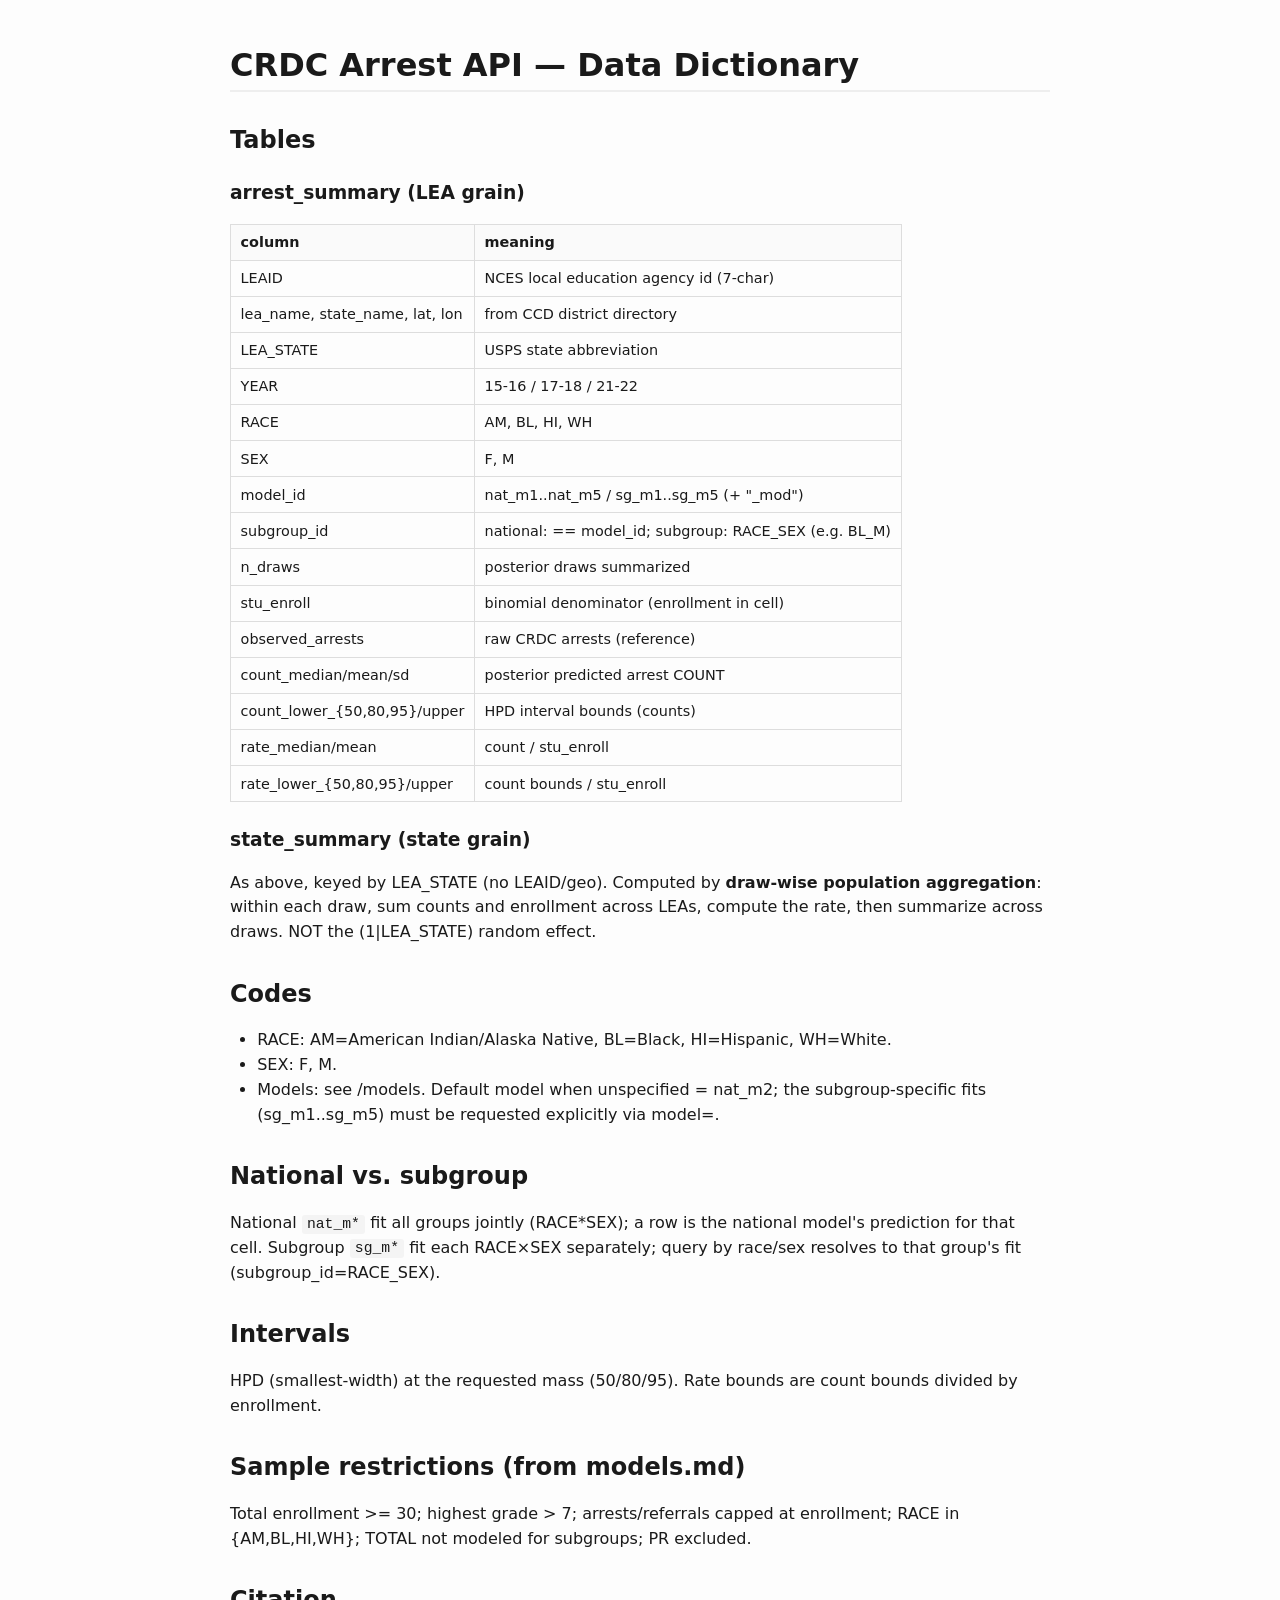
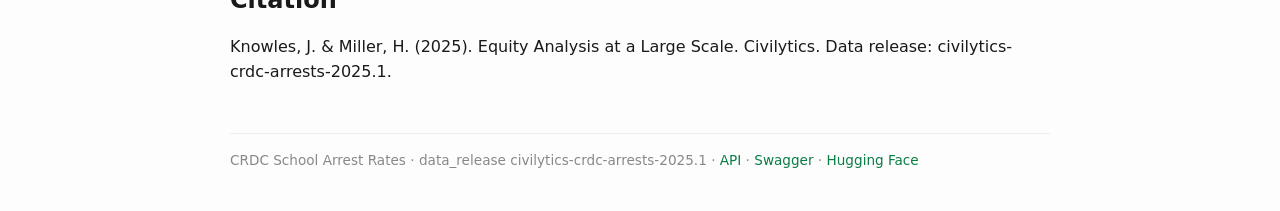
==== data-dictionary.html @ c81fd61d "docs: publish CRDC arrests docs site (index + data dictionary)" ====
<!DOCTYPE html>
<html xmlns="http://www.w3.org/1999/xhtml" lang="" xml:lang="">
<head>
  <meta charset="utf-8" />
  <meta name="generator" content="pandoc" />
  <meta name="viewport" content="width=device-width, initial-scale=1.0, user-scalable=yes" />
  <title>CRDC Arrest API — Data Dictionary</title>
  <style>
    html {
      color: #1a1a1a;
      background-color: #fdfdfd;
    }
    body {
      margin: 0 auto;
      max-width: 36em;
      padding-left: 50px;
      padding-right: 50px;
      padding-top: 50px;
      padding-bottom: 50px;
      hyphens: auto;
      overflow-wrap: break-word;
      text-rendering: optimizeLegibility;
      font-kerning: normal;
    }
    @media (max-width: 600px) {
      body {
        font-size: 0.9em;
        padding: 12px;
      }
      h1 {
        font-size: 1.8em;
      }
    }
    @media print {
      html {
        background-color: white;
      }
      body {
        background-color: transparent;
        color: black;
        font-size: 12pt;
      }
      p, h2, h3 {
        orphans: 3;
        widows: 3;
      }
      h2, h3, h4 {
        page-break-after: avoid;
      }
    }
    p {
      margin: 1em 0;
    }
    a {
      color: #1a1a1a;
    }
    a:visited {
      color: #1a1a1a;
    }
    img {
      max-width: 100%;
    }
    svg {
      height: auto;
      max-width: 100%;
    }
    h1, h2, h3, h4, h5, h6 {
      margin-top: 1.4em;
    }
    h5, h6 {
      font-size: 1em;
      font-style: italic;
    }
    h6 {
      font-weight: normal;
    }
    ol, ul {
      padding-left: 1.7em;
      margin-top: 1em;
    }
    li > ol, li > ul {
      margin-top: 0;
    }
    blockquote {
      margin: 1em 0 1em 1.7em;
      padding-left: 1em;
      border-left: 2px solid #e6e6e6;
      color: #606060;
    }
    code {
      font-family: Menlo, Monaco, Consolas, 'Lucida Console', monospace;
      font-size: 85%;
      margin: 0;
      hyphens: manual;
    }
    pre {
      margin: 1em 0;
      overflow: auto;
    }
    pre code {
      padding: 0;
      overflow: visible;
      overflow-wrap: normal;
    }
    .sourceCode {
     background-color: transparent;
     overflow: visible;
    }
    hr {
      border: none;
      border-top: 1px solid #1a1a1a;
      height: 1px;
      margin: 1em 0;
    }
    table {
      margin: 1em 0;
      border-collapse: collapse;
      width: 100%;
      overflow-x: auto;
      display: block;
      font-variant-numeric: lining-nums tabular-nums;
    }
    table caption {
      margin-bottom: 0.75em;
    }
    tbody {
      margin-top: 0.5em;
      border-top: 1px solid #1a1a1a;
      border-bottom: 1px solid #1a1a1a;
    }
    th {
      border-top: 1px solid #1a1a1a;
      padding: 0.25em 0.5em 0.25em 0.5em;
    }
    td {
      padding: 0.125em 0.5em 0.25em 0.5em;
    }
    header {
      margin-bottom: 4em;
      text-align: center;
    }
    #TOC li {
      list-style: none;
    }
    #TOC ul {
      padding-left: 1.3em;
    }
    #TOC > ul {
      padding-left: 0;
    }
    #TOC a:not(:hover) {
      text-decoration: none;
    }
    code{white-space: pre-wrap;}
    span.smallcaps{font-variant: small-caps;}
    div.columns{display: flex; gap: min(4vw, 1.5em);}
    div.column{flex: auto; overflow-x: auto;}
    div.hanging-indent{margin-left: 1.5em; text-indent: -1.5em;}
    /* The extra [class] is a hack that increases specificity enough to
       override a similar rule in reveal.js */
    ul.task-list[class]{list-style: none;}
    ul.task-list li input[type="checkbox"] {
      font-size: inherit;
      width: 0.8em;
      margin: 0 0.8em 0.2em -1.6em;
      vertical-align: middle;
    }
    .display.math{display: block; text-align: center; margin: 0.5rem auto;}
  </style>
  <style>
  body{font-family:system-ui,-apple-system,'Segoe UI',Roboto,sans-serif;max-width:820px;
  margin:2.5rem auto;padding:0 1.1rem;line-height:1.55;color:#1a1a1a}
  h1,h2,h3{line-height:1.25} h1{border-bottom:2px solid #eee;padding-bottom:.3rem}
  code{background:#f4f4f4;padding:.1em .35em;border-radius:3px;font-size:.92em}
  pre{background:#f6f8fa;padding:1rem;overflow:auto;border-radius:6px;border:1px solid #eee}
  table{border-collapse:collapse;width:100%;margin:1rem 0}
  th,td{border:1px solid #ddd;padding:.4rem .6rem;text-align:left;font-size:.9em} th{background:#fafafa}
  a{color:#0a7d46;text-decoration:none} a:hover{text-decoration:underline}
  footer{margin-top:3rem;color:#888;font-size:.85em;border-top:1px solid #eee;padding-top:1rem}
  </style>
</head>
<body>
<h1 id="crdc-arrest-api--data-dictionary">CRDC Arrest API — Data
Dictionary</h1>
<h2 id="tables">Tables</h2>
<h3 id="arrest_summary-lea-grain">arrest_summary (LEA grain)</h3>
<table>
<thead>
<tr>
<th>column</th>
<th>meaning</th>
</tr>
</thead>
<tbody>
<tr>
<td>LEAID</td>
<td>NCES local education agency id (7-char)</td>
</tr>
<tr>
<td>lea_name, state_name, lat, lon</td>
<td>from CCD district directory</td>
</tr>
<tr>
<td>LEA_STATE</td>
<td>USPS state abbreviation</td>
</tr>
<tr>
<td>YEAR</td>
<td>15-16 / 17-18 / 21-22</td>
</tr>
<tr>
<td>RACE</td>
<td>AM, BL, HI, WH</td>
</tr>
<tr>
<td>SEX</td>
<td>F, M</td>
</tr>
<tr>
<td>model_id</td>
<td>nat_m1..nat_m5 / sg_m1..sg_m5 (+ "_mod")</td>
</tr>
<tr>
<td>subgroup_id</td>
<td>national: == model_id; subgroup: RACE_SEX (e.g. BL_M)</td>
</tr>
<tr>
<td>n_draws</td>
<td>posterior draws summarized</td>
</tr>
<tr>
<td>stu_enroll</td>
<td>binomial denominator (enrollment in cell)</td>
</tr>
<tr>
<td>observed_arrests</td>
<td>raw CRDC arrests (reference)</td>
</tr>
<tr>
<td>count_median/mean/sd</td>
<td>posterior predicted arrest COUNT</td>
</tr>
<tr>
<td>count_lower_{50,80,95}/upper</td>
<td>HPD interval bounds (counts)</td>
</tr>
<tr>
<td>rate_median/mean</td>
<td>count / stu_enroll</td>
</tr>
<tr>
<td>rate_lower_{50,80,95}/upper</td>
<td>count bounds / stu_enroll</td>
</tr>
</tbody>
</table>
<h3 id="state_summary-state-grain">state_summary (state grain)</h3>
<p>As above, keyed by LEA_STATE (no LEAID/geo). Computed by
<strong>draw-wise population aggregation</strong>: within each draw, sum
counts and enrollment across LEAs, compute the rate, then summarize
across draws. NOT the (1|LEA_STATE) random effect.</p>
<h2 id="codes">Codes</h2>
<ul>
<li>RACE: AM=American Indian/Alaska Native, BL=Black, HI=Hispanic,
WH=White.</li>
<li>SEX: F, M.</li>
<li>Models: see /models. Default model when unspecified = nat_m2; the
subgroup-specific fits (sg_m1..sg_m5) must be requested explicitly via
model=.</li>
</ul>
<h2 id="national-vs-subgroup">National vs. subgroup</h2>
<p>National <code>nat_m*</code> fit all groups jointly (RACE*SEX); a row
is the national model's prediction for that cell. Subgroup
<code>sg_m*</code> fit each RACE×SEX separately; query by race/sex
resolves to that group's fit (subgroup_id=RACE_SEX).</p>
<h2 id="intervals">Intervals</h2>
<p>HPD (smallest-width) at the requested mass (50/80/95). Rate bounds
are count bounds divided by enrollment.</p>
<h2 id="sample-restrictions-from-modelsmd">Sample restrictions (from
models.md)</h2>
<p>Total enrollment &gt;= 30; highest grade &gt; 7; arrests/referrals
capped at enrollment; RACE in {AM,BL,HI,WH}; TOTAL not modeled for
subgroups; PR excluded.</p>
<h2 id="citation">Citation</h2>
<p>Knowles, J. &amp; Miller, H. (2025). Equity Analysis at a Large
Scale. Civilytics. Data release: civilytics-crdc-arrests-2025.1.</p>
<footer>CRDC School Arrest Rates &middot; data_release civilytics-crdc-arrests-2025.1 &middot; <a href="https://crdc-api.civilytics.org/api/v1/">API</a> &middot; <a href="https://crdc-api.civilytics.org/__docs__/">Swagger</a> &middot; <a href="https://huggingface.co/datasets/civilytics/crdc-school-arrest-rates">Hugging Face</a></footer>
</body>
</html>
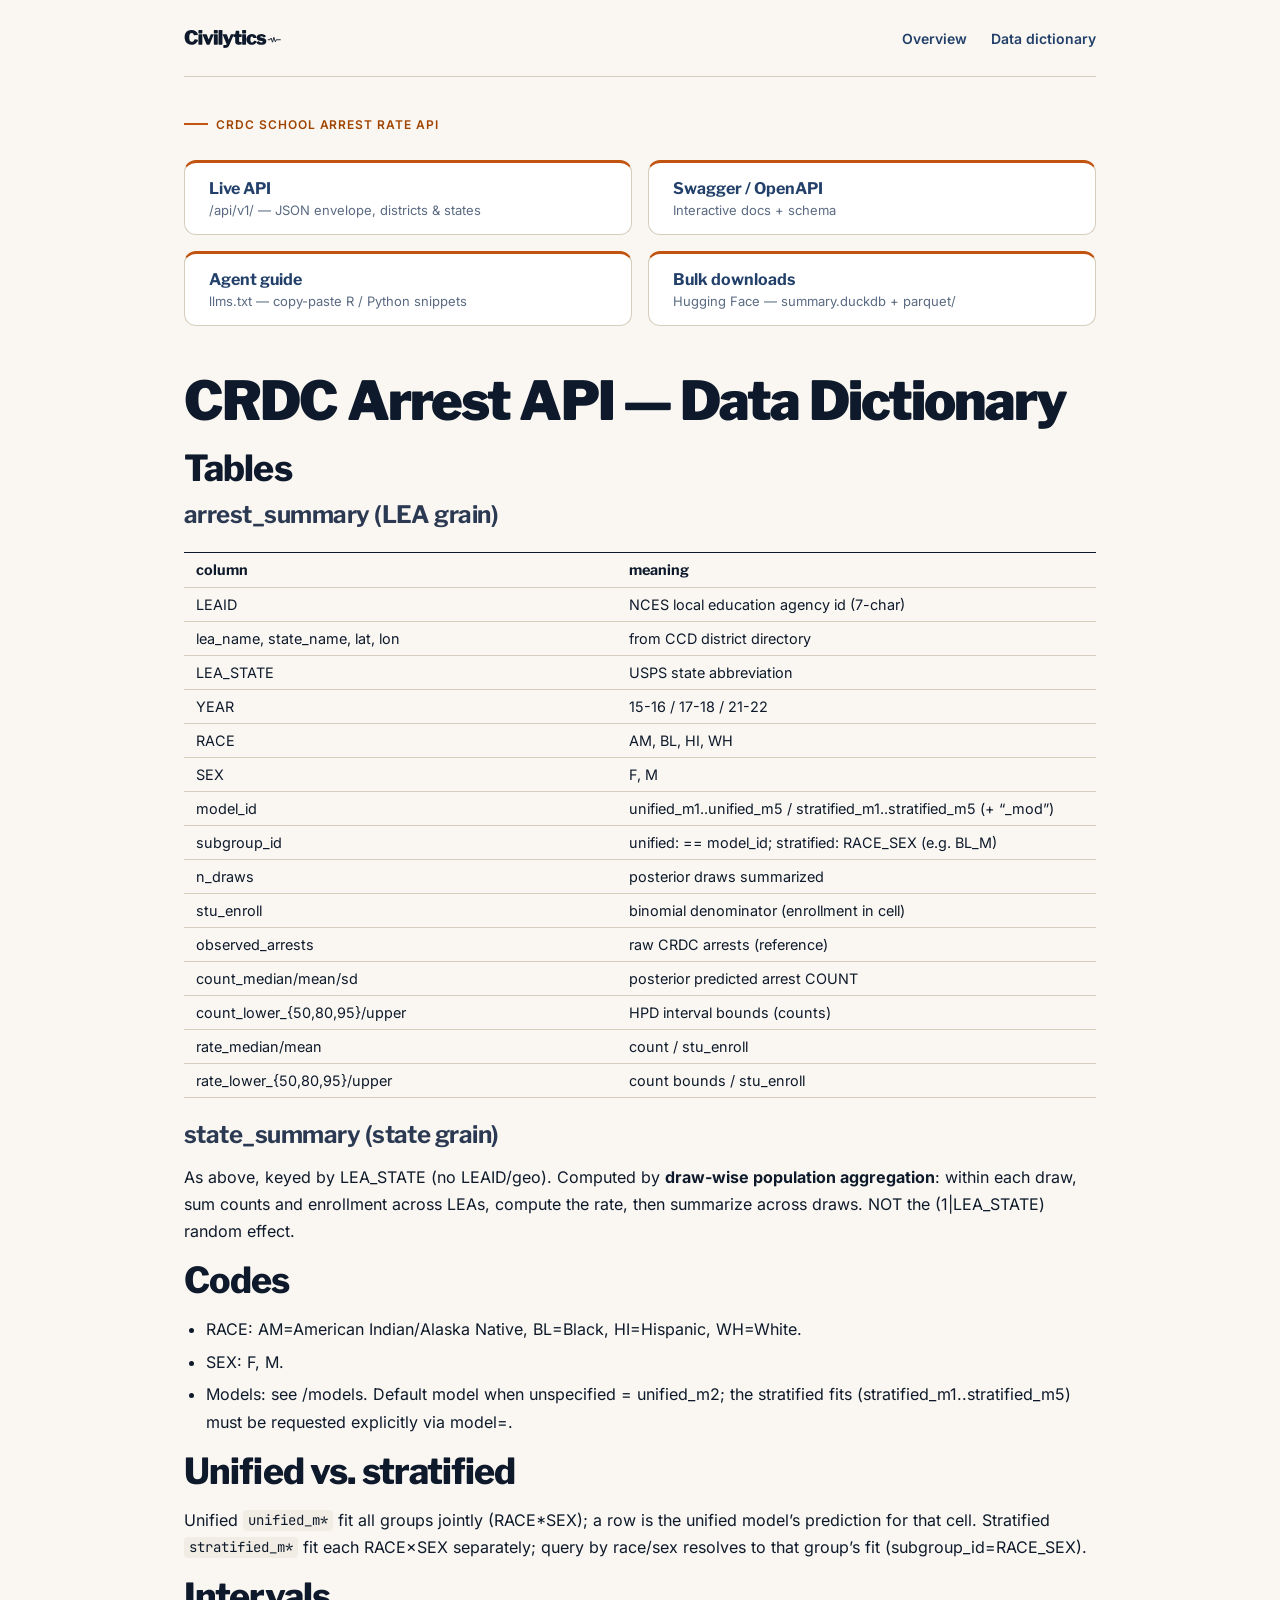
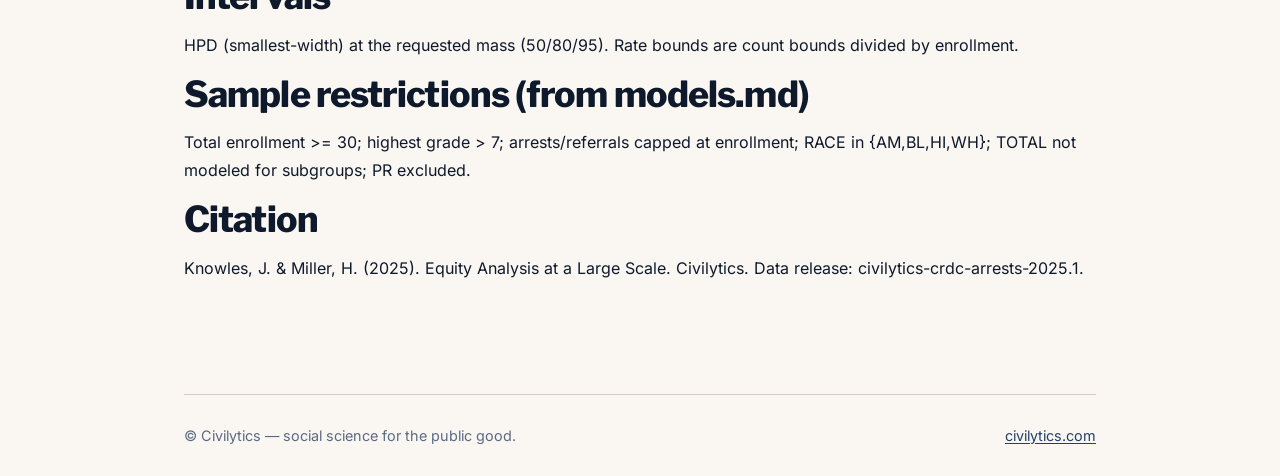
==== commit df9f9a3b: "docs: republish CRDC arrests docs site" ====
--- a/data-dictionary.html
+++ b/data-dictionary.html
@@ -1,190 +1,267 @@
-<!DOCTYPE html>
-<html xmlns="http://www.w3.org/1999/xhtml" lang="" xml:lang="">
+<!doctype html>
+<html lang="en">
 <head>
   <meta charset="utf-8" />
-  <meta name="generator" content="pandoc" />
-  <meta name="viewport" content="width=device-width, initial-scale=1.0, user-scalable=yes" />
-  <title>CRDC Arrest API — Data Dictionary</title>
-  <style>
-    html {
-      color: #1a1a1a;
-      background-color: #fdfdfd;
-    }
-    body {
-      margin: 0 auto;
-      max-width: 36em;
-      padding-left: 50px;
-      padding-right: 50px;
-      padding-top: 50px;
-      padding-bottom: 50px;
-      hyphens: auto;
-      overflow-wrap: break-word;
-      text-rendering: optimizeLegibility;
-      font-kerning: normal;
-    }
-    @media (max-width: 600px) {
-      body {
-        font-size: 0.9em;
-        padding: 12px;
-      }
-      h1 {
-        font-size: 1.8em;
-      }
-    }
-    @media print {
-      html {
-        background-color: white;
-      }
-      body {
-        background-color: transparent;
-        color: black;
-        font-size: 12pt;
-      }
-      p, h2, h3 {
-        orphans: 3;
-        widows: 3;
-      }
-      h2, h3, h4 {
-        page-break-after: avoid;
-      }
-    }
-    p {
-      margin: 1em 0;
-    }
-    a {
-      color: #1a1a1a;
-    }
-    a:visited {
-      color: #1a1a1a;
-    }
-    img {
-      max-width: 100%;
-    }
-    svg {
-      height: auto;
-      max-width: 100%;
-    }
-    h1, h2, h3, h4, h5, h6 {
-      margin-top: 1.4em;
-    }
-    h5, h6 {
-      font-size: 1em;
-      font-style: italic;
-    }
-    h6 {
-      font-weight: normal;
-    }
-    ol, ul {
-      padding-left: 1.7em;
-      margin-top: 1em;
-    }
-    li > ol, li > ul {
-      margin-top: 0;
-    }
-    blockquote {
-      margin: 1em 0 1em 1.7em;
-      padding-left: 1em;
-      border-left: 2px solid #e6e6e6;
-      color: #606060;
-    }
-    code {
-      font-family: Menlo, Monaco, Consolas, 'Lucida Console', monospace;
-      font-size: 85%;
-      margin: 0;
-      hyphens: manual;
-    }
-    pre {
-      margin: 1em 0;
-      overflow: auto;
-    }
-    pre code {
-      padding: 0;
-      overflow: visible;
-      overflow-wrap: normal;
-    }
-    .sourceCode {
-     background-color: transparent;
-     overflow: visible;
-    }
-    hr {
-      border: none;
-      border-top: 1px solid #1a1a1a;
-      height: 1px;
-      margin: 1em 0;
-    }
-    table {
-      margin: 1em 0;
-      border-collapse: collapse;
-      width: 100%;
-      overflow-x: auto;
-      display: block;
-      font-variant-numeric: lining-nums tabular-nums;
-    }
-    table caption {
-      margin-bottom: 0.75em;
-    }
-    tbody {
-      margin-top: 0.5em;
-      border-top: 1px solid #1a1a1a;
-      border-bottom: 1px solid #1a1a1a;
-    }
-    th {
-      border-top: 1px solid #1a1a1a;
-      padding: 0.25em 0.5em 0.25em 0.5em;
-    }
-    td {
-      padding: 0.125em 0.5em 0.25em 0.5em;
-    }
-    header {
-      margin-bottom: 4em;
-      text-align: center;
-    }
-    #TOC li {
-      list-style: none;
-    }
-    #TOC ul {
-      padding-left: 1.3em;
-    }
-    #TOC > ul {
-      padding-left: 0;
-    }
-    #TOC a:not(:hover) {
-      text-decoration: none;
-    }
-    code{white-space: pre-wrap;}
-    span.smallcaps{font-variant: small-caps;}
-    div.columns{display: flex; gap: min(4vw, 1.5em);}
-    div.column{flex: auto; overflow-x: auto;}
-    div.hanging-indent{margin-left: 1.5em; text-indent: -1.5em;}
-    /* The extra [class] is a hack that increases specificity enough to
-       override a similar rule in reveal.js */
-    ul.task-list[class]{list-style: none;}
-    ul.task-list li input[type="checkbox"] {
-      font-size: inherit;
-      width: 0.8em;
-      margin: 0 0.8em 0.2em -1.6em;
-      vertical-align: middle;
-    }
-    .display.math{display: block; text-align: center; margin: 0.5rem auto;}
-  </style>
-  <style>
-  body{font-family:system-ui,-apple-system,'Segoe UI',Roboto,sans-serif;max-width:820px;
-  margin:2.5rem auto;padding:0 1.1rem;line-height:1.55;color:#1a1a1a}
-  h1,h2,h3{line-height:1.25} h1{border-bottom:2px solid #eee;padding-bottom:.3rem}
-  code{background:#f4f4f4;padding:.1em .35em;border-radius:3px;font-size:.92em}
-  pre{background:#f6f8fa;padding:1rem;overflow:auto;border-radius:6px;border:1px solid #eee}
-  table{border-collapse:collapse;width:100%;margin:1rem 0}
-  th,td{border:1px solid #ddd;padding:.4rem .6rem;text-align:left;font-size:.9em} th{background:#fafafa}
-  a{color:#0a7d46;text-decoration:none} a:hover{text-decoration:underline}
-  footer{margin-top:3rem;color:#888;font-size:.85em;border-top:1px solid #eee;padding-top:1rem}
-  </style>
+  <meta name="viewport" content="width=device-width, initial-scale=1" />
+  <title>CRDC School Arrest Rate API — Data Dictionary</title>
+  <meta name="description" content="Bayesian small-area estimates of school-based arrest rates from the US DoE Civil Rights Data Collection — public API and bulk data." />
+  <style type="text/css">
+@font-face {
+font-family: 'Inter';
+font-style: normal;
+font-weight: 400;
+font-display: swap;
+src: url([data-uri]